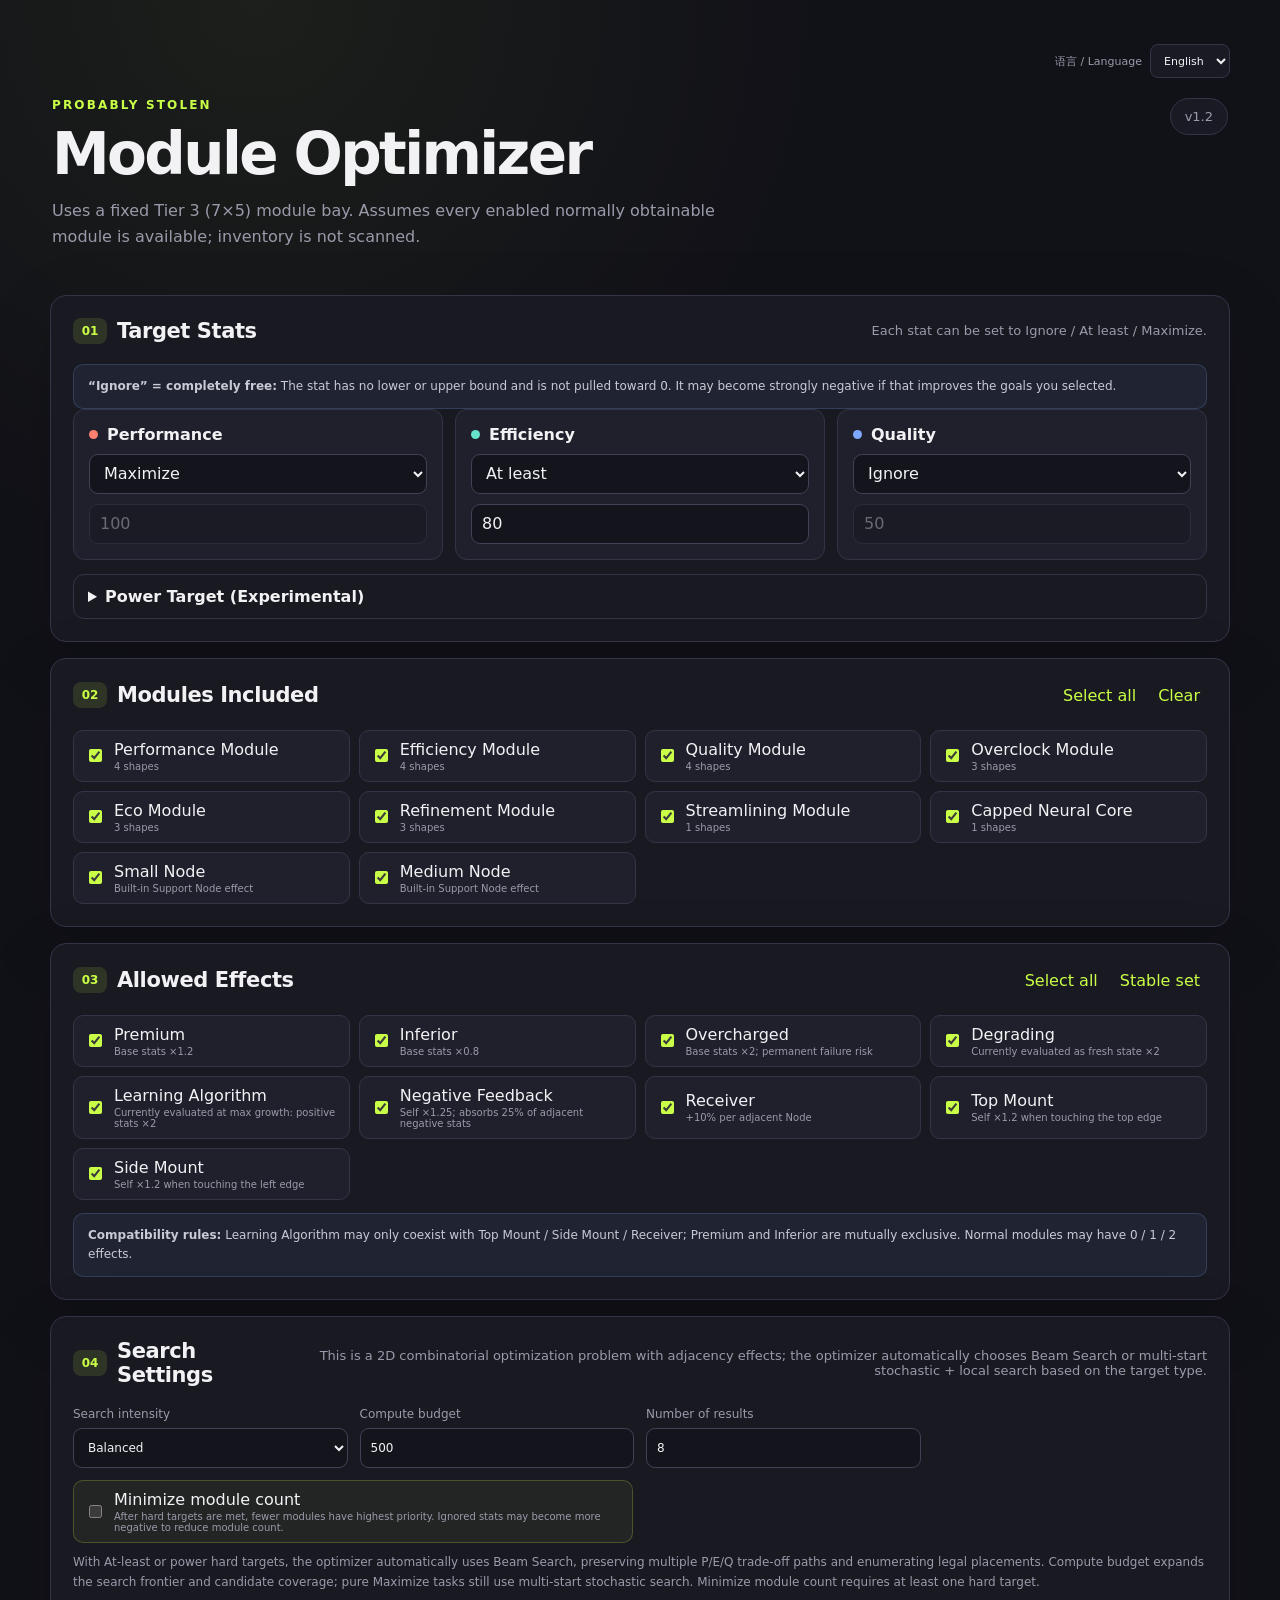
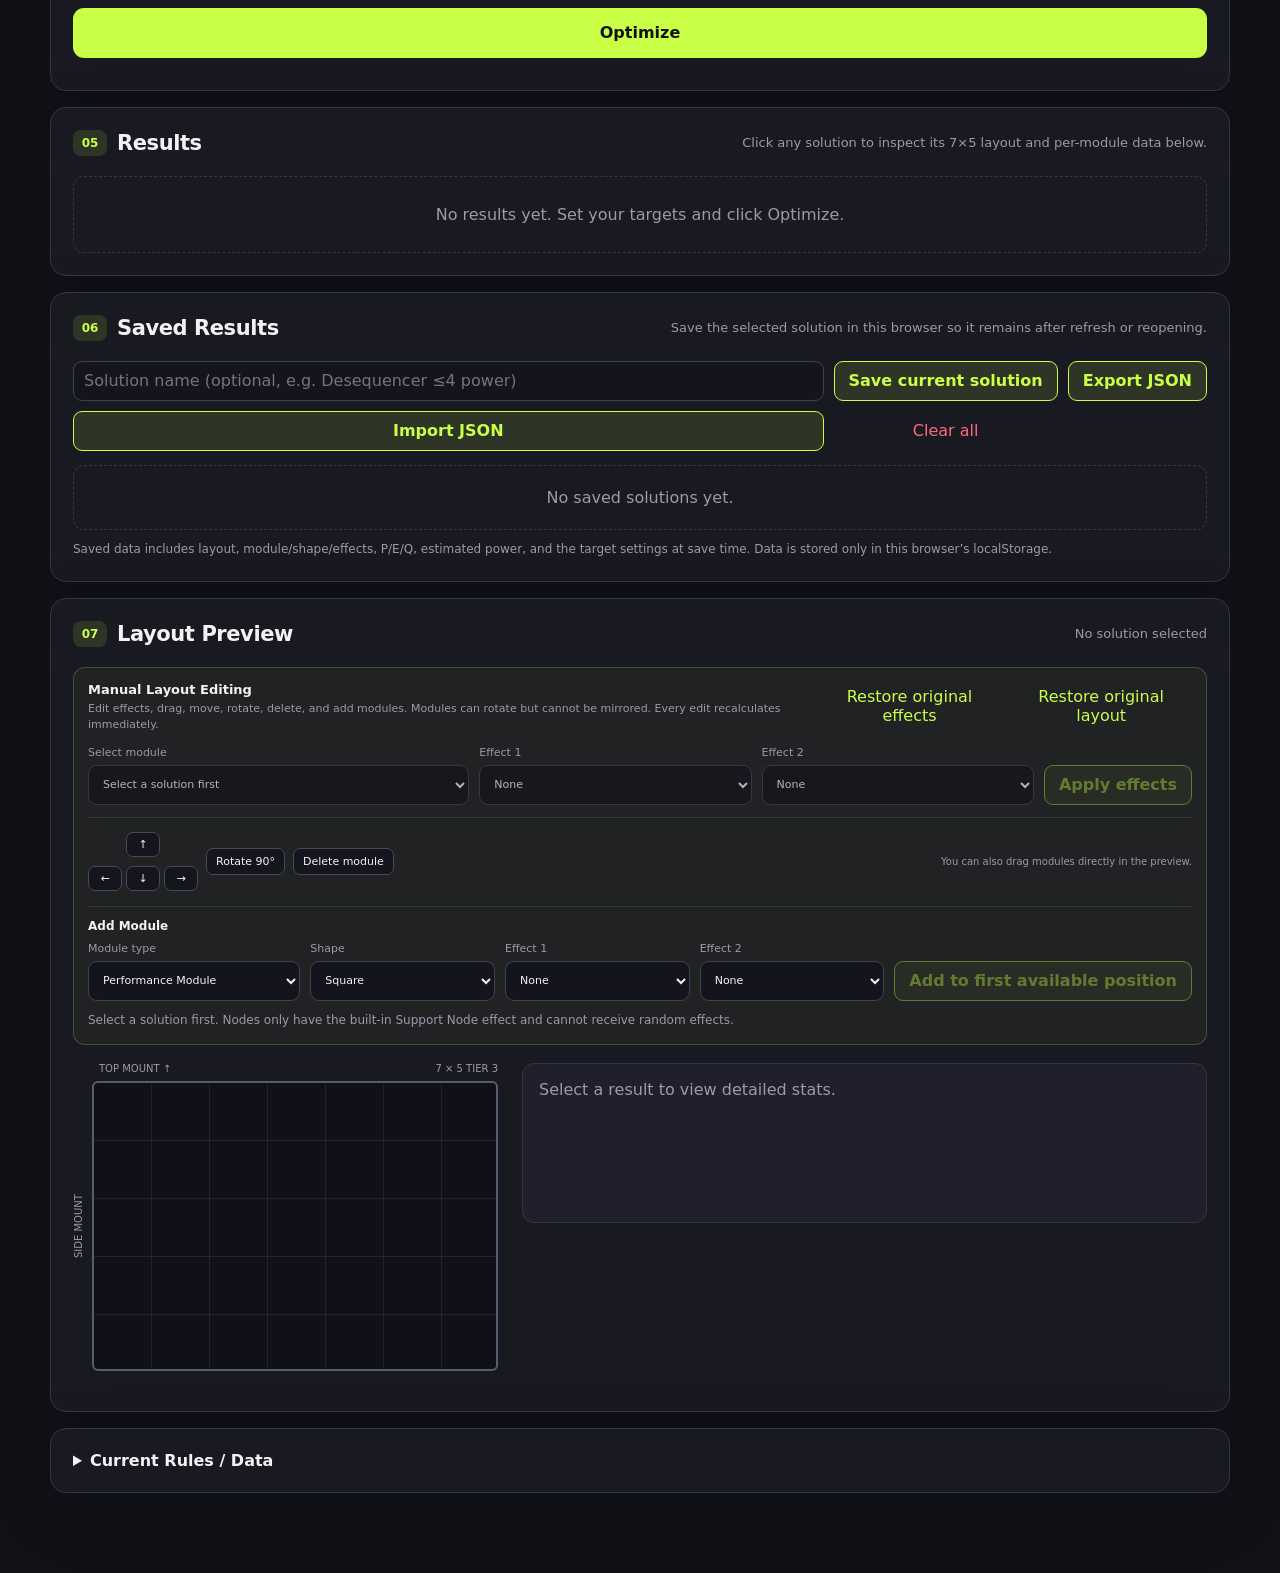
==== index-en.html @ 7b5e3eab "v1.2 — 修复进度 + 中英文切换" ====
<!doctype html>
<html lang="en">
<head>
  <meta charset="utf-8" />
  <meta name="viewport" content="width=device-width, initial-scale=1" />
  <title>Probably Stolen — Module Optimizer</title>
  <link rel="stylesheet" href="styles.css" />
</head>
<body>
  <main class="app-shell">

    <div class="language-bar">
      <label for="languageSelect">语言 / Language</label>
      <select id="languageSelect" class="language-select">
        <option value="zh">中文</option>
        <option value="en" selected>English</option>
      </select>
    </div>
    <header class="hero">
      <div>
        <p class="eyebrow">PROBABLY STOLEN</p>
        <h1>Module Optimizer</h1>
        <p class="hero-copy">
          Uses a fixed Tier 3 (7×5) module bay. Assumes every enabled normally obtainable module is available; inventory is not scanned.
        </p>
      </div>
      <div class="hero-badge">v1.2</div>
    </header>

    <section class="panel">
      <div class="panel-heading">
        <div>
          <span class="step">01</span>
          <h2>Target Stats</h2>
        </div>
        <p>Each stat can be set to Ignore / At least / Maximize.</p>
      </div>

      <div class="rule-note free-axis-note">
        <strong>“Ignore” = completely free:</strong>
        The stat has no lower or upper bound and is not pulled toward 0. It may become strongly negative if that improves the goals you selected.
      </div>

      <div class="target-grid">
        <div class="target-card">
          <div class="metric-title"><span class="metric-dot metric-p"></span>Performance</div>
          <select id="pMode" class="control mode-select">
            <option value="ignore">Ignore</option>
            <option value="min">At least</option>
            <option value="max" selected>Maximize</option>
          </select>
          <input id="pTarget" class="control number-control" type="number" value="100" step="1" />
        </div>

        <div class="target-card">
          <div class="metric-title"><span class="metric-dot metric-e"></span>Efficiency</div>
          <select id="eMode" class="control mode-select">
            <option value="ignore">Ignore</option>
            <option value="min" selected>At least</option>
            <option value="max">Maximize</option>
          </select>
          <input id="eTarget" class="control number-control" type="number" value="80" step="1" />
        </div>

        <div class="target-card">
          <div class="metric-title"><span class="metric-dot metric-q"></span>Quality</div>
          <select id="qMode" class="control mode-select">
            <option value="ignore" selected>Ignore</option>
            <option value="min">At least</option>
            <option value="max">Maximize</option>
          </select>
          <input id="qTarget" class="control number-control" type="number" value="50" step="1" />
        </div>
      </div>

      <details class="advanced">
        <summary>Power Target (Experimental)</summary>
        <div class="power-grid">
          <label>
            <span>Base machine power</span>
            <input id="basePower" class="control number-control" type="number" min="0" value="20" step="1" />
          </label>
          <label>
            <span>Target power ≤</span>
            <input id="powerTarget" class="control number-control" type="number" min="0" value="4" step="1" />
          </label>
          <label class="check-row compact">
            <input id="usePowerTarget" type="checkbox" />
            <span>Use power as a hard target</span>
          </label>
          <label>
            <span>Rounding method</span>
            <select id="powerRounding" class="control">
              <option value="ceil" selected>Ceiling (default)</option>
              <option value="round">Round</option>
              <option value="floor">Floor</option>
            </select>
          </label>
        </div>
        <p class="microcopy">
          Current formula: base power × (1 − Efficiency / 100). Because the game’s final rounding behavior may vary by version, you can choose the rounding method manually.
        </p>
      </details>
    </section>

    <section class="panel">
      <div class="panel-heading">
        <div>
          <span class="step">02</span>
          <h2>Modules Included</h2>
        </div>
        <div class="inline-actions">
          <button id="allModules" class="text-button" type="button">Select all</button>
          <button id="noModules" class="text-button" type="button">Clear</button>
        </div>
      </div>
      <div id="moduleChecks" class="check-grid"></div>
    </section>

    <section class="panel">
      <div class="panel-heading">
        <div>
          <span class="step">03</span>
          <h2>Allowed Effects</h2>
        </div>
        <div class="inline-actions">
          <button id="allEffects" class="text-button" type="button">Select all</button>
          <button id="safeEffects" class="text-button" type="button">Stable set</button>
        </div>
      </div>
      <div id="effectChecks" class="check-grid"></div>
      <div class="rule-note">
        <strong>Compatibility rules:</strong>
        Learning Algorithm may only coexist with Top Mount / Side Mount / Receiver; Premium and Inferior are mutually exclusive. Normal modules may have 0 / 1 / 2 effects.
      </div>
    </section>

    <section class="panel">
      <div class="panel-heading">
        <div>
          <span class="step">04</span>
          <h2>Search Settings</h2>
        </div>
        <p>This is a 2D combinatorial optimization problem with adjacency effects; the optimizer automatically chooses Beam Search or multi-start stochastic + local search based on the target type.</p>
      </div>

      <div class="search-settings">
        <label>
          <span>Search intensity</span>
          <select id="searchQuality" class="control">
            <option value="fast">Fast</option>
            <option value="balanced" selected>Balanced</option>
            <option value="deep">Deep</option>
          </select>
        </label>
        <label>
          <span>Compute budget</span>
          <input id="computeCount" class="control number-control" type="number"
                 value="500" min="20" max="10000" step="20" />
        </label>
        <label>
          <span>Number of results</span>
          <input id="resultCount" class="control number-control" type="number" value="8" min="1" max="20" />
        </label>
      </div>

      <label class="check-row minimize-option">
        <input id="minimizeModules" type="checkbox" />
        <span>
          Minimize module count
          <small class="check-meta">
            After hard targets are met, fewer modules have highest priority. Ignored stats may become more negative to reduce module count.
          </small>
        </span>
      </label>

      <p class="microcopy">
        With At-least or power hard targets, the optimizer automatically uses Beam Search, preserving multiple P/E/Q trade-off paths and enumerating legal placements.
        Compute budget expands the search frontier and candidate coverage; pure Maximize tasks still use multi-start stochastic search.
        Minimize module count requires at least one hard target.
      </p>

      <button id="optimizeBtn" class="primary-button" type="button">
        Optimize
      </button>

      <div id="progressWrap" class="progress-wrap hidden">
        <div class="progress-line">
          <span id="progressLabel">Preparing search…</span>
          <span id="progressPct">0%</span>
        </div>
        <div class="progress-track"><div id="progressBar" class="progress-bar"></div></div>
      </div>
      <p id="statusText" class="status-text"></p>
    </section>

    <section class="panel results-panel">
      <div class="panel-heading">
        <div>
          <span class="step">05</span>
          <h2>Results</h2>
        </div>
        <p>Click any solution to inspect its 7×5 layout and per-module data below.</p>
      </div>
      <div id="resultsList" class="results-list empty-state">
        No results yet. Set your targets and click Optimize.
      </div>
    </section>


    <section class="panel saved-panel">
      <div class="panel-heading">
        <div>
          <span class="step">06</span>
          <h2>Saved Results</h2>
        </div>
        <p>Save the selected solution in this browser so it remains after refresh or reopening.</p>
      </div>

      <div class="save-toolbar">
        <input id="saveName" class="control" type="text" maxlength="60"
               placeholder="Solution name (optional, e.g. Desequencer ≤4 power)" />
        <button id="saveCurrentBtn" class="secondary-button" type="button">Save current solution</button>
        <button id="exportSavedBtn" class="secondary-button" type="button">Export JSON</button>
        <label class="secondary-button import-button" for="importSavedFile">Import JSON</label>
        <input id="importSavedFile" type="file" accept=".json,application/json" hidden />
        <button id="clearSavedBtn" class="text-button danger-text" type="button">Clear all</button>
      </div>

      <div id="savedList" class="saved-list empty-state">No saved solutions yet.</div>
      <p class="microcopy">
        Saved data includes layout, module/shape/effects, P/E/Q, estimated power, and the target settings at save time. Data is stored only in this browser’s localStorage.
      </p>
    </section>

    <section class="panel preview-panel">
      <div class="panel-heading">
        <div>
          <span class="step">07</span>
          <h2>Layout Preview</h2>
        </div>
        <p id="previewTitle">No solution selected</p>
      </div>


      <div class="manual-editor">
        <div class="manual-editor-head">
          <div>
            <strong>Manual Layout Editing</strong>
            <span>Edit effects, drag, move, rotate, delete, and add modules. Modules can rotate but cannot be mirrored. Every edit recalculates immediately.</span>
          </div>
          <div class="inline-actions">
            <button id="restoreManualBtn" class="text-button" type="button">Restore original effects</button>
            <button id="restoreLayoutBtn" class="text-button" type="button">Restore original layout</button>
          </div>
        </div>

        <div class="manual-editor-grid">
          <label>
            <span>Select module</span>
            <select id="manualModuleSelect" class="control"></select>
          </label>
          <label>
            <span>Effect 1</span>
            <select id="manualEffect1" class="control"></select>
          </label>
          <label>
            <span>Effect 2</span>
            <select id="manualEffect2" class="control"></select>
          </label>
          <button id="applyManualEffectsBtn" class="secondary-button" type="button">Apply effects</button>
        </div>

        <div class="layout-controls">
          <div class="move-pad" aria-label="Move module">
            <span></span>
            <button id="moveUpBtn" class="mini-button" type="button">↑</button>
            <span></span>
            <button id="moveLeftBtn" class="mini-button" type="button">←</button>
            <button id="moveDownBtn" class="mini-button" type="button">↓</button>
            <button id="moveRightBtn" class="mini-button" type="button">→</button>
          </div>
          <button id="rotateBtn" class="mini-button" type="button">Rotate 90°</button>
          <button id="deleteModuleBtn" class="mini-button danger" type="button">Delete module</button>
          <span class="drag-hint">You can also drag modules directly in the preview.</span>
        </div>

        <div class="add-module-panel">
          <strong>Add Module</strong>
          <div class="add-module-grid">
            <label>
              <span>Module type</span>
              <select id="addModuleType" class="control"></select>
            </label>
            <label>
              <span>Shape</span>
              <select id="addModuleShape" class="control"></select>
            </label>
            <label>
              <span>Effect 1</span>
              <select id="addEffect1" class="control"></select>
            </label>
            <label>
              <span>Effect 2</span>
              <select id="addEffect2" class="control"></select>
            </label>
            <button id="addModuleBtn" class="secondary-button" type="button">Add to first available position</button>
          </div>
        </div>

        <p id="manualEditorHint" class="microcopy">
          Nodes only have the built-in Support Node effect. Moves or rotations that overlap or go out of bounds are cancelled. Reverse-L / P shapes preserve handedness and are never mirrored.
        </p>
      </div>

      <div class="preview-layout">
        <div>
          <div class="board-labels">
            <span>TOP MOUNT ↑</span>
            <span>7 × 5 TIER 3</span>
          </div>
          <div class="board-with-side">
            <div class="side-label">SIDE MOUNT</div>
            <div id="board" class="board"></div>
          </div>
        </div>
        <div id="solutionSummary" class="solution-summary">
          Select a result to view detailed stats.
        </div>
      </div>

      <div id="moduleDetail" class="module-detail"></div>
    </section>

    <details class="panel rules-panel">
      <summary>Current Rules / Data</summary>
      <div id="rulesDump" class="rules-dump"></div>
    </details>
  </main>

  <script src="data.js"></script>
  <script src="optimizer.js"></script>
  <script src="app.js"></script>
</body>
</html>
---- styles.css ----
:root {
  --bg: #111118;
  --panel: #1a1a24;
  --panel-2: #20202c;
  --line: #343447;
  --text: #f2f2f5;
  --muted: #9a9aaa;
  --accent: #c9ff46;
  --accent-soft: rgba(201, 255, 70, 0.12);
  --danger: #ff6b7d;
  --warn: #ffc65c;
  --p: #ff806f;
  --e: #65e4cb;
  --q: #7ea8ff;
  --radius: 16px;
  --cell: 58px;
}

* { box-sizing: border-box; }

html { color-scheme: dark; }

body {
  margin: 0;
  background:
    radial-gradient(circle at 20% 0%, rgba(201,255,70,.06), transparent 36rem),
    var(--bg);
  color: var(--text);
  font-family: Inter, ui-sans-serif, system-ui, -apple-system, BlinkMacSystemFont, "Segoe UI",
    "PingFang SC", "Microsoft YaHei", sans-serif;
}

button, input, select { font: inherit; }

.app-shell {
  width: min(1180px, calc(100% - 32px));
  margin: 0 auto;
  padding: 44px 0 80px;
}

.hero {
  display: flex;
  justify-content: space-between;
  gap: 24px;
  align-items: flex-start;
  padding: 8px 2px 28px;
}

.eyebrow {
  margin: 0 0 8px;
  color: var(--accent);
  font-size: 12px;
  font-weight: 800;
  letter-spacing: .18em;
}

h1, h2, p { margin-top: 0; }
h1 { margin-bottom: 10px; font-size: clamp(34px, 5vw, 58px); letter-spacing: -.045em; }
h2 { margin: 0; font-size: 21px; letter-spacing: -.02em; }
.hero-copy { margin: 0; max-width: 700px; color: var(--muted); line-height: 1.65; }

.hero-badge {
  border: 1px solid var(--line);
  background: var(--panel);
  border-radius: 999px;
  padding: 10px 14px;
  color: var(--muted);
  font-size: 13px;
}

.panel {
  margin-top: 16px;
  border: 1px solid var(--line);
  background: rgba(26, 26, 36, .94);
  border-radius: var(--radius);
  padding: 22px;
  box-shadow: 0 20px 70px rgba(0,0,0,.14);
}

.panel-heading {
  display: flex;
  justify-content: space-between;
  align-items: center;
  gap: 16px;
  margin-bottom: 20px;
}

.panel-heading > div:first-child {
  display: flex;
  gap: 10px;
  align-items: center;
}

.panel-heading p { margin: 0; color: var(--muted); font-size: 13px; text-align: right; }

.step {
  display: inline-flex;
  min-width: 34px;
  height: 26px;
  align-items: center;
  justify-content: center;
  border-radius: 8px;
  background: var(--accent-soft);
  color: var(--accent);
  font-weight: 800;
  font-size: 12px;
}

.target-grid {
  display: grid;
  grid-template-columns: repeat(3, 1fr);
  gap: 12px;
}

.target-card {
  display: grid;
  grid-template-columns: 1fr;
  gap: 10px;
  border: 1px solid var(--line);
  background: var(--panel-2);
  border-radius: 12px;
  padding: 15px;
}

.metric-title { display: flex; align-items: center; gap: 9px; font-weight: 700; }
.metric-dot { width: 9px; height: 9px; border-radius: 50%; }
.metric-p { background: var(--p); }
.metric-e { background: var(--e); }
.metric-q { background: var(--q); }

.control {
  width: 100%;
  border: 1px solid #414156;
  border-radius: 9px;
  background: #14141d;
  color: var(--text);
  min-height: 40px;
  padding: 8px 10px;
  outline: none;
}

.control:focus { border-color: var(--accent); box-shadow: 0 0 0 3px rgba(201,255,70,.08); }
.number-control:disabled { opacity: .35; }

.advanced {
  margin-top: 14px;
  border: 1px solid var(--line);
  border-radius: 11px;
  padding: 12px 14px;
}

.advanced summary,
.rules-panel > summary {
  cursor: pointer;
  font-weight: 700;
}

.power-grid,
.search-settings {
  display: grid;
  grid-template-columns: repeat(4, minmax(0,1fr));
  gap: 12px;
  margin-top: 14px;
}

.power-grid label,
.search-settings label { display: grid; gap: 7px; color: var(--muted); font-size: 12px; }
.microcopy, .status-text { color: var(--muted); font-size: 12px; line-height: 1.6; margin: 10px 0 0; }

.check-grid {
  display: grid;
  grid-template-columns: repeat(4, minmax(0, 1fr));
  gap: 9px;
}

.check-row {
  display: flex;
  gap: 9px;
  align-items: center;
  min-height: 42px;
  padding: 9px 11px;
  border: 1px solid var(--line);
  border-radius: 10px;
  background: var(--panel-2);
  cursor: pointer;
  user-select: none;
}

.check-row.compact { min-height: 40px; align-self: end; }
.check-row input { accent-color: var(--accent); }
.check-meta { display: block; color: var(--muted); font-size: 10px; margin-top: 2px; }

.inline-actions { display: flex !important; gap: 8px !important; }
.text-button {
  border: 0;
  background: transparent;
  color: var(--accent);
  cursor: pointer;
  padding: 5px 7px;
}
.text-button:hover { text-decoration: underline; }

.rule-note {
  margin-top: 13px;
  padding: 12px 14px;
  background: rgba(126,168,255,.07);
  border: 1px solid rgba(126,168,255,.2);
  border-radius: 10px;
  color: #c8cad6;
  font-size: 12px;
  line-height: 1.6;
}

.primary-button {
  width: 100%;
  margin-top: 16px;
  border: 0;
  border-radius: 11px;
  min-height: 50px;
  background: var(--accent);
  color: #10120d;
  font-weight: 900;
  cursor: pointer;
}
.primary-button:hover { filter: brightness(1.04); }
.primary-button:disabled { opacity: .5; cursor: progress; }

.progress-wrap { margin-top: 15px; }
.progress-wrap.hidden { display: none; }
.progress-line { display: flex; justify-content: space-between; color: var(--muted); font-size: 12px; margin-bottom: 7px; }
.progress-track { height: 7px; border-radius: 99px; background: #101018; overflow: hidden; }
.progress-bar { height: 100%; width: 0%; background: var(--accent); transition: width .15s ease; }

.results-list { display: grid; grid-template-columns: repeat(2, 1fr); gap: 10px; }
.results-list.empty-state {
  display: block;
  border: 1px dashed var(--line);
  border-radius: 11px;
  padding: 28px;
  text-align: center;
  color: var(--muted);
}

.result-card {
  text-align: left;
  border: 1px solid var(--line);
  background: var(--panel-2);
  color: var(--text);
  border-radius: 12px;
  padding: 15px;
  cursor: pointer;
}
.result-card:hover, .result-card.active { border-color: var(--accent); }
.result-top { display: flex; justify-content: space-between; gap: 10px; align-items: center; margin-bottom: 12px; }
.result-rank { font-weight: 900; }
.feasible { color: var(--accent); font-size: 11px; }
.infeasible { color: var(--warn); font-size: 11px; }
.stat-row { display: grid; grid-template-columns: repeat(4, 1fr); gap: 8px; }
.stat-chip { padding: 8px; border-radius: 8px; background: #15151e; }
.stat-chip span { display: block; color: var(--muted); font-size: 9px; text-transform: uppercase; letter-spacing: .08em; }
.stat-chip strong { display: block; margin-top: 2px; font-size: 15px; }
.result-foot { display: flex; gap: 9px; flex-wrap: wrap; color: var(--muted); font-size: 10px; margin-top: 10px; }

.preview-layout {
  display: grid;
  grid-template-columns: auto minmax(260px, 1fr);
  gap: 24px;
  align-items: start;
}

.board-labels {
  display: flex;
  justify-content: space-between;
  color: var(--muted);
  font-size: 10px;
  margin: 0 0 7px 26px;
}

.board-with-side { display: flex; gap: 8px; align-items: stretch; }
.side-label {
  writing-mode: vertical-rl;
  transform: rotate(180deg);
  color: var(--muted);
  font-size: 10px;
  display: flex;
  justify-content: center;
}

.board {
  position: relative;
  display: grid;
  grid-template-columns: repeat(7, var(--cell));
  grid-template-rows: repeat(5, var(--cell));
  width: calc(var(--cell) * 7);
  height: calc(var(--cell) * 5);
  border: 2px solid #5a5a70;
  background: #101018;
  border-radius: 6px;
  overflow: hidden;
}

.board::after {
  content: "";
  position: absolute;
  inset: 0;
  pointer-events: none;
  background-image:
    linear-gradient(to right, transparent calc(100% - 1px), rgba(255,255,255,.075) 0),
    linear-gradient(to bottom, transparent calc(100% - 1px), rgba(255,255,255,.075) 0);
  background-size: var(--cell) var(--cell);
}

.module-piece {
  position: absolute;
  inset: 0;
  pointer-events: none;
}

.module-cell {
  position: absolute;
  width: calc(var(--cell) - 4px);
  height: calc(var(--cell) - 4px);
  margin: 2px;
  border-radius: 8px;
  border: 1px solid rgba(255,255,255,.20);
  display: grid;
  place-items: center;
  text-align: center;
  font-size: 9px;
  font-weight: 900;
  color: rgba(255,255,255,.92);
  box-shadow: inset 0 0 0 1px rgba(0,0,0,.18);
}

.module-cell small {
  display: block;
  font-size: 7px;
  font-weight: 600;
  opacity: .7;
}

.module-performance .module-cell { background: #8e3d39; }
.module-efficiency .module-cell { background: #236f67; }
.module-quality .module-cell { background: #355a9d; }
.module-overclock .module-cell { background: #914a23; }
.module-eco .module-cell { background: #42712e; }
.module-refinement .module-cell { background: #654492; }
.module-streamlining .module-cell { background: #3b6878; }
.module-neural .module-cell { background: #7d354f; }
.module-nodeSmall .module-cell, .module-nodeMedium .module-cell { background: #8a7b34; }

.solution-summary {
  border: 1px solid var(--line);
  border-radius: 12px;
  background: var(--panel-2);
  padding: 16px;
  color: var(--muted);
  min-height: 160px;
}

.big-stats { display: grid; grid-template-columns: repeat(3,1fr); gap: 8px; }
.big-stat { background: #15151e; border-radius: 9px; padding: 11px; }
.big-stat span { color: var(--muted); font-size: 10px; }
.big-stat strong { display: block; font-size: 24px; margin-top: 3px; }
.summary-list { margin-top: 14px; display: grid; gap: 8px; font-size: 12px; }
.summary-line { display: flex; justify-content: space-between; gap: 14px; }

.module-detail { margin-top: 18px; overflow-x: auto; }
.module-table { width: 100%; border-collapse: collapse; font-size: 12px; }
.module-table th, .module-table td { border-bottom: 1px solid var(--line); padding: 9px 8px; text-align: left; white-space: nowrap; }
.module-table th { color: var(--muted); font-weight: 600; }
.effect-tag {
  display: inline-block;
  border: 1px solid #48485d;
  padding: 2px 5px;
  margin: 1px 2px 1px 0;
  border-radius: 5px;
  font-size: 9px;
  color: #c8cad6;
}

.rules-dump { margin-top: 16px; color: #c8cad6; font-size: 12px; line-height: 1.65; }
.rules-dump table { width: 100%; border-collapse: collapse; margin-top: 10px; }
.rules-dump th, .rules-dump td { border-bottom: 1px solid var(--line); padding: 7px; text-align: left; }

@media (max-width: 900px) {
  .target-grid, .check-grid { grid-template-columns: repeat(2, 1fr); }
  .power-grid, .search-settings { grid-template-columns: repeat(2, 1fr); }
  .preview-layout { grid-template-columns: 1fr; }
  :root { --cell: 48px; }
}

@media (max-width: 600px) {
  .app-shell { width: min(100% - 18px, 1180px); padding-top: 20px; }
  .hero { flex-direction: column; }
  .panel { padding: 15px; }
  .panel-heading { align-items: flex-start; flex-direction: column; }
  .panel-heading p { text-align: left; }
  .target-grid, .check-grid, .power-grid, .search-settings, .results-list { grid-template-columns: 1fr; }
  :root { --cell: min(12vw, 44px); }
}


.save-toolbar {
  display:grid;
  grid-template-columns:minmax(220px,1fr) auto auto;
  gap:10px;
  align-items:center;
}
.secondary-button {
  min-height:40px;
  border:1px solid var(--accent);
  border-radius:9px;
  background:var(--accent-soft);
  color:var(--accent);
  padding:8px 14px;
  font-weight:800;
  cursor:pointer;
}
.secondary-button:hover { background:rgba(201,255,70,.18); }
.secondary-button:disabled { opacity:.4; cursor:not-allowed; }
.danger-text { color:var(--danger); }

.saved-list {
  display:grid;
  gap:9px;
  margin-top:14px;
}
.saved-list.empty-state {
  border:1px dashed var(--line);
  border-radius:11px;
  padding:22px;
  text-align:center;
  color:var(--muted);
}
.saved-card {
  display:grid;
  grid-template-columns:minmax(180px,1.3fr) minmax(240px,1fr) auto;
  gap:14px;
  align-items:center;
  border:1px solid var(--line);
  background:var(--panel-2);
  border-radius:11px;
  padding:12px 13px;
}
.saved-title { font-weight:800; margin-bottom:4px; }
.saved-meta { color:var(--muted); font-size:10px; line-height:1.45; }
.saved-stats { display:flex; gap:7px; flex-wrap:wrap; }
.saved-stat {
  min-width:54px;
  padding:6px 8px;
  border-radius:7px;
  background:#15151e;
  text-align:center;
}
.saved-stat span {
  display:block;
  color:var(--muted);
  font-size:8px;
  letter-spacing:.08em;
}
.saved-stat strong { display:block; margin-top:1px; font-size:13px; }
.saved-actions {
  display:flex;
  gap:6px;
  flex-wrap:wrap;
  justify-content:flex-end;
}
.mini-button {
  border:1px solid #48485d;
  border-radius:7px;
  background:#15151e;
  color:var(--text);
  padding:6px 9px;
  cursor:pointer;
  font-size:11px;
}
.mini-button:hover { border-color:var(--accent); }
.mini-button.danger:hover { border-color:var(--danger); color:var(--danger); }

@media (max-width:760px) {
  .save-toolbar { grid-template-columns:1fr; }
  .saved-card { grid-template-columns:1fr; }
  .saved-actions { justify-content:flex-start; }
}

.import-button {
  display:flex;
  align-items:center;
  justify-content:center;
  user-select:none;
}


.manual-editor {
  margin: 0 0 18px;
  border: 1px solid rgba(201,255,70,.22);
  background: rgba(201,255,70,.045);
  border-radius: 12px;
  padding: 14px;
}

.manual-editor-head {
  display: flex;
  justify-content: space-between;
  align-items: flex-start;
  gap: 12px;
  margin-bottom: 12px;
}

.manual-editor-head > div {
  display: grid;
  gap: 4px;
}

.manual-editor-head strong {
  font-size: 13px;
}

.manual-editor-head span {
  color: var(--muted);
  font-size: 11px;
  line-height: 1.5;
}

.manual-editor-grid {
  display: grid;
  grid-template-columns: minmax(180px, 1.4fr) minmax(150px, 1fr) minmax(150px, 1fr) auto;
  gap: 10px;
  align-items: end;
}

.manual-editor-grid label {
  display: grid;
  gap: 6px;
  color: var(--muted);
  font-size: 11px;
}

.manual-editor.disabled {
  opacity: .55;
}

@media (max-width: 900px) {
  .manual-editor-grid {
    grid-template-columns: 1fr 1fr;
  }
}

@media (max-width: 600px) {
  .manual-editor-head {
    flex-direction: column;
  }
  .manual-editor-grid {
    grid-template-columns: 1fr;
  }
}


.layout-controls {
  display:flex;
  align-items:center;
  gap:8px;
  flex-wrap:wrap;
  margin-top:12px;
  padding-top:12px;
  border-top:1px solid rgba(201,255,70,.12);
}

.move-pad {
  display:grid;
  grid-template-columns:repeat(3,34px);
  grid-template-rows:repeat(2,30px);
  gap:4px;
  align-items:center;
}

.move-pad .mini-button {
  min-width:34px;
  padding:5px 7px;
}

.drag-hint {
  color:var(--muted);
  font-size:10px;
  margin-left:auto;
}

.add-module-panel {
  margin-top:12px;
  padding-top:12px;
  border-top:1px solid rgba(201,255,70,.12);
}

.add-module-panel > strong {
  display:block;
  margin-bottom:9px;
  font-size:12px;
}

.add-module-grid {
  display:grid;
  grid-template-columns:1.15fr 1fr 1fr 1fr auto;
  gap:10px;
  align-items:end;
}

.add-module-grid label {
  display:grid;
  gap:6px;
  color:var(--muted);
  font-size:11px;
}

.module-cell {
  pointer-events:auto;
  cursor:grab;
}

.module-cell:active { cursor:grabbing; }

.module-piece.selected .module-cell {
  outline:2px solid var(--accent);
  outline-offset:-3px;
}

.board.dragging .module-cell {
  cursor:grabbing;
}

@media (max-width:1000px) {
  .add-module-grid { grid-template-columns:1fr 1fr; }
  .drag-hint { width:100%; margin-left:0; }
}

@media (max-width:600px) {
  .add-module-grid { grid-template-columns:1fr; }
}

.minimize-option {
  margin-top:12px;
  max-width:560px;
  background:rgba(201,255,70,.055);
  border-color:rgba(201,255,70,.22);
}


.language-bar {
  display:flex;
  justify-content:flex-end;
  align-items:center;
  gap:8px;
  margin-bottom:12px;
  color:var(--muted);
  font-size:11px;
}

.language-select {
  min-height:34px;
  border:1px solid var(--line);
  border-radius:8px;
  background:var(--panel);
  color:var(--text);
  padding:5px 9px;
  outline:none;
}

.language-select:focus {
  border-color:var(--accent);
  box-shadow:0 0 0 3px rgba(201,255,70,.08);
}
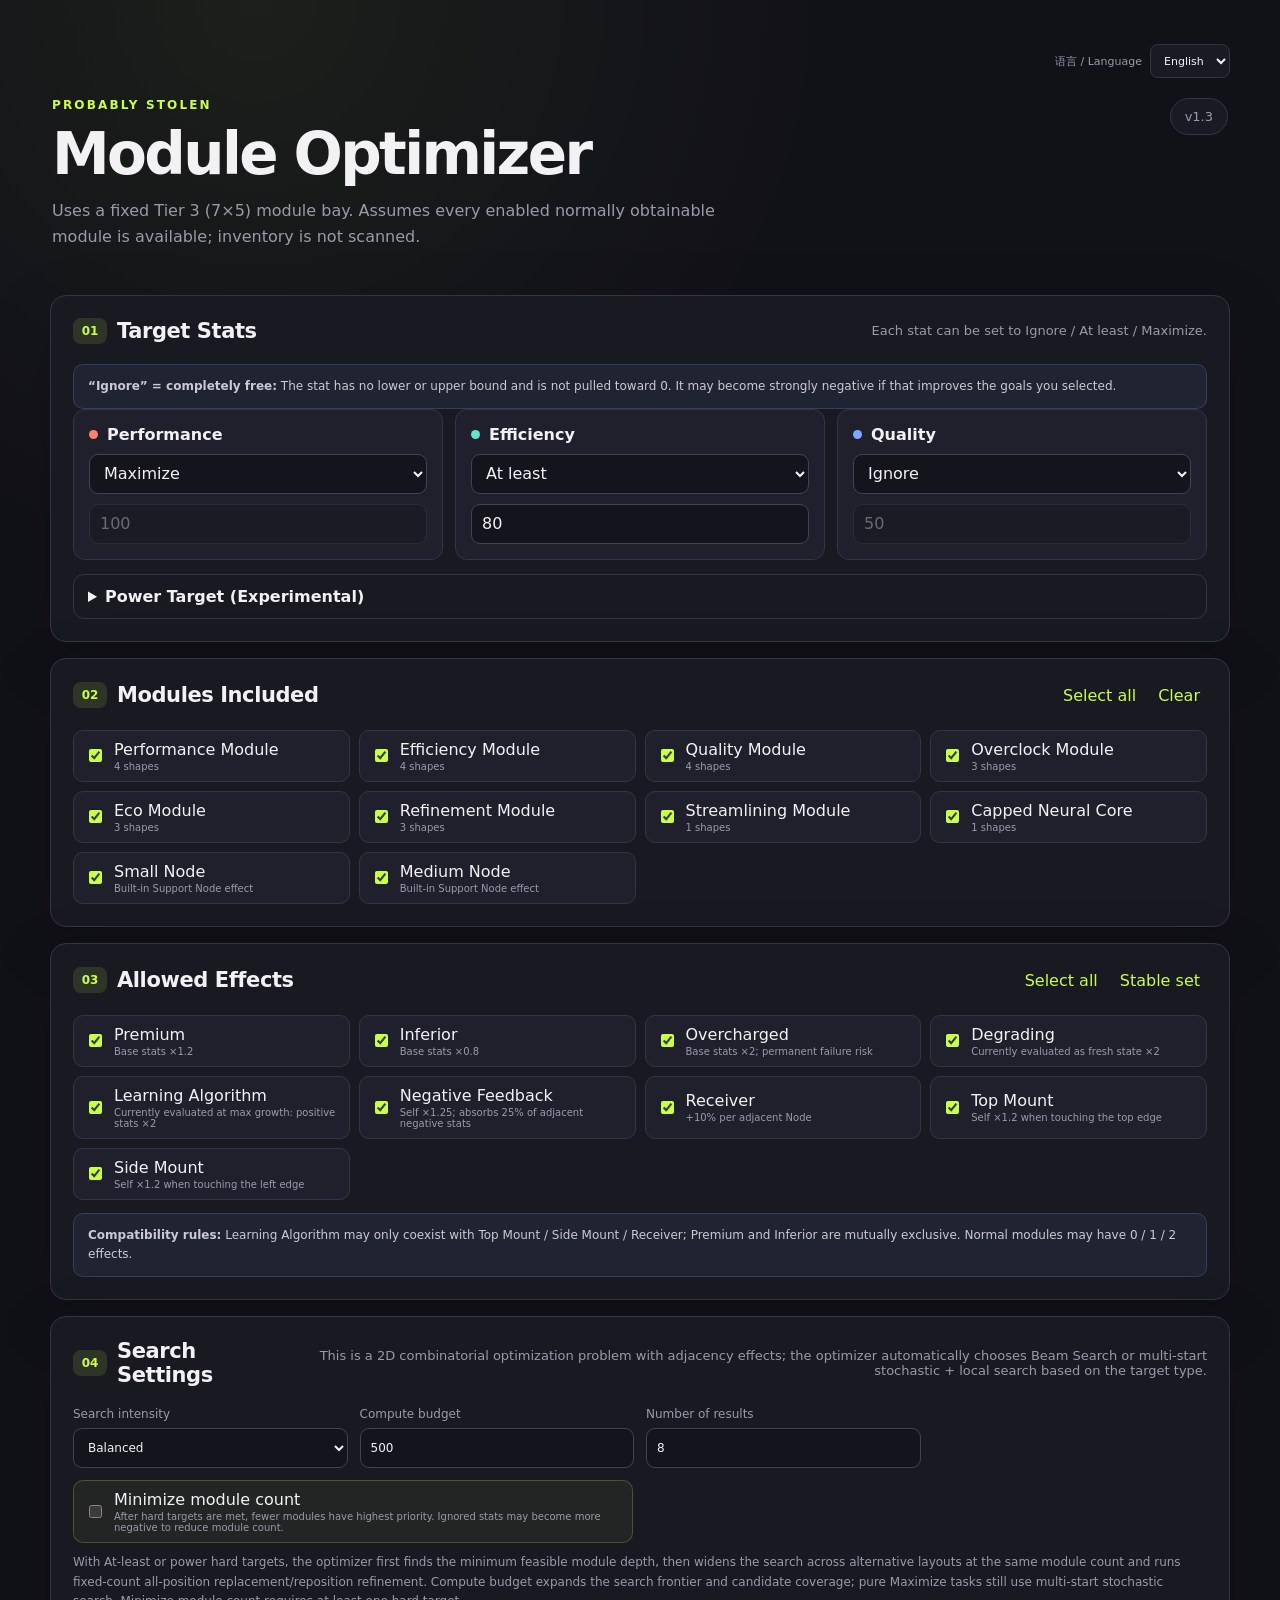
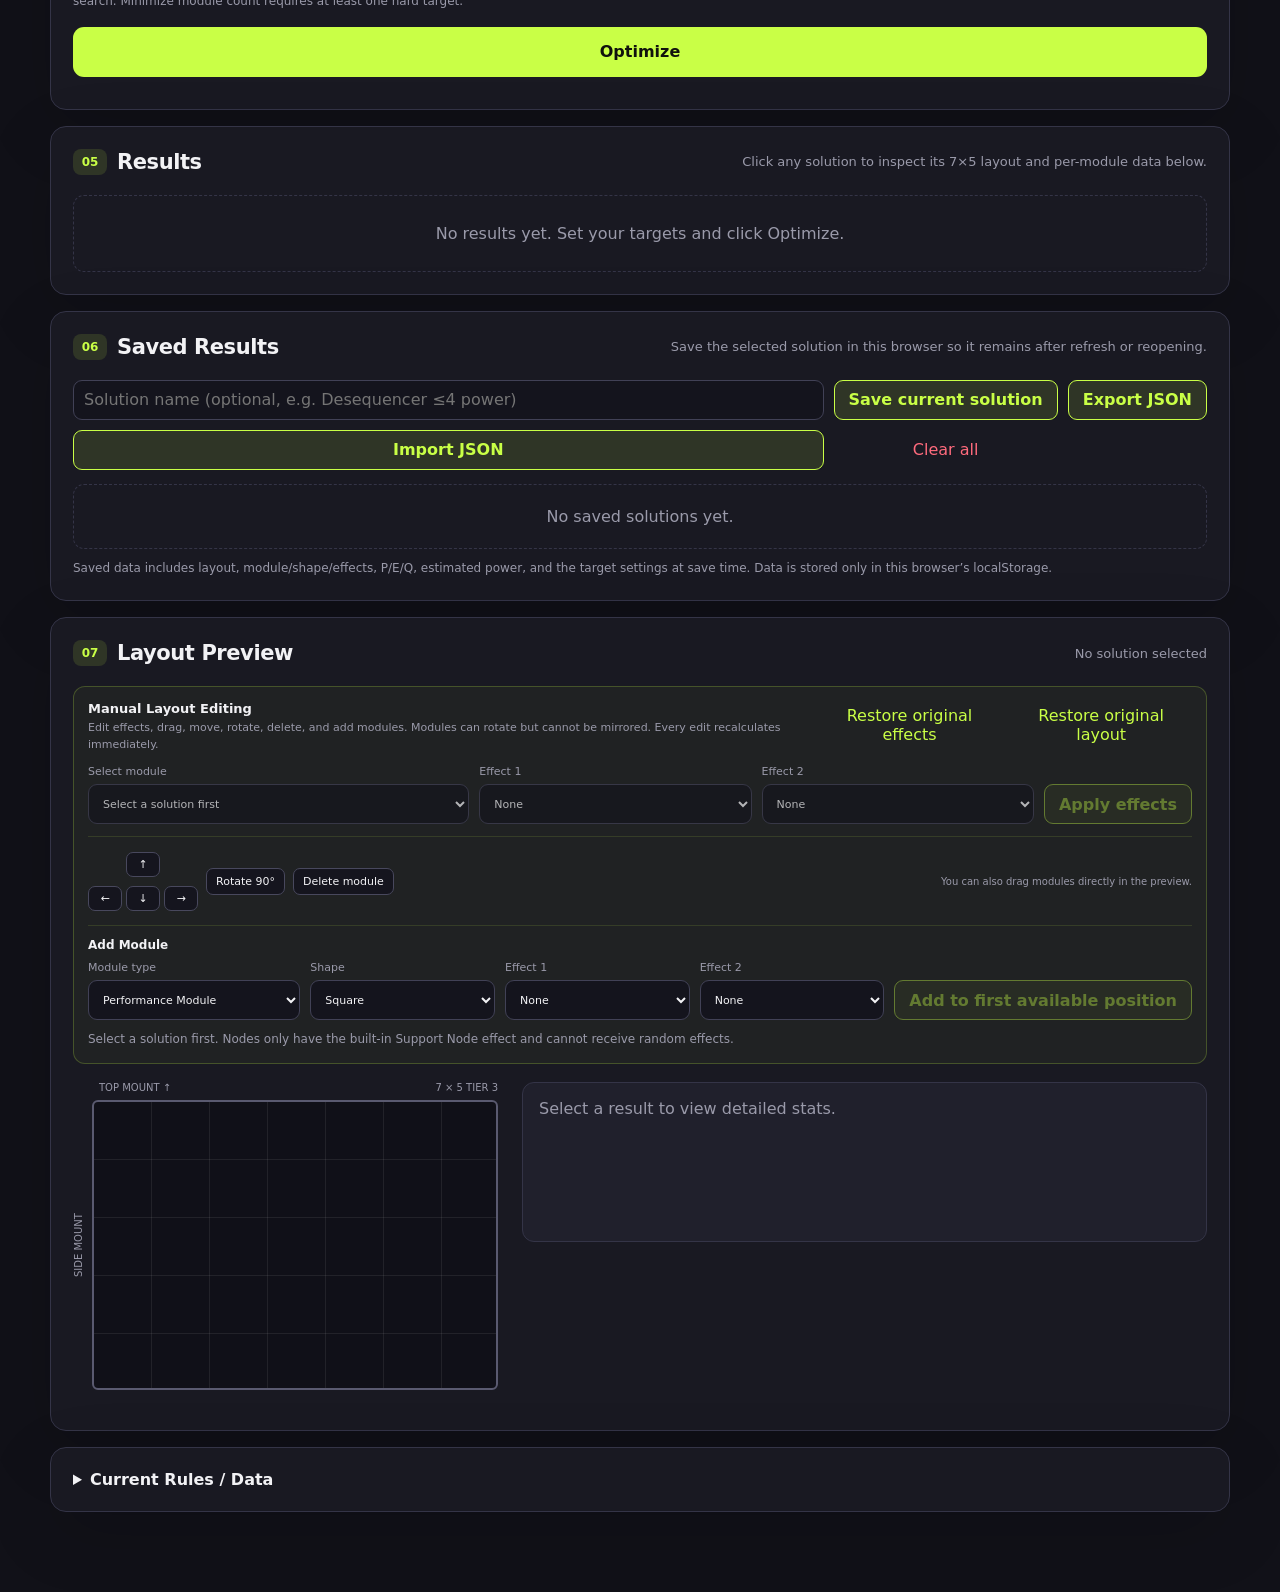
==== commit 2be2861d: "v1.3 — 同层扩大搜索 + 固定模组数精修" ====
--- a/index-en.html
+++ b/index-en.html
@@ -24,7 +24,7 @@
           Uses a fixed Tier 3 (7×5) module bay. Assumes every enabled normally obtainable module is available; inventory is not scanned.
         </p>
       </div>
-      <div class="hero-badge">v1.2</div>
+      <div class="hero-badge">v1.3</div>
     </header>
 
     <section class="panel">
@@ -175,7 +175,7 @@
       </label>
 
       <p class="microcopy">
-        With At-least or power hard targets, the optimizer automatically uses Beam Search, preserving multiple P/E/Q trade-off paths and enumerating legal placements.
+        With At-least or power hard targets, the optimizer first finds the minimum feasible module depth, then widens the search across alternative layouts at the same module count and runs fixed-count all-position replacement/reposition refinement.
         Compute budget expands the search frontier and candidate coverage; pure Maximize tasks still use multi-start stochastic search.
         Minimize module count requires at least one hard target.
       </p>
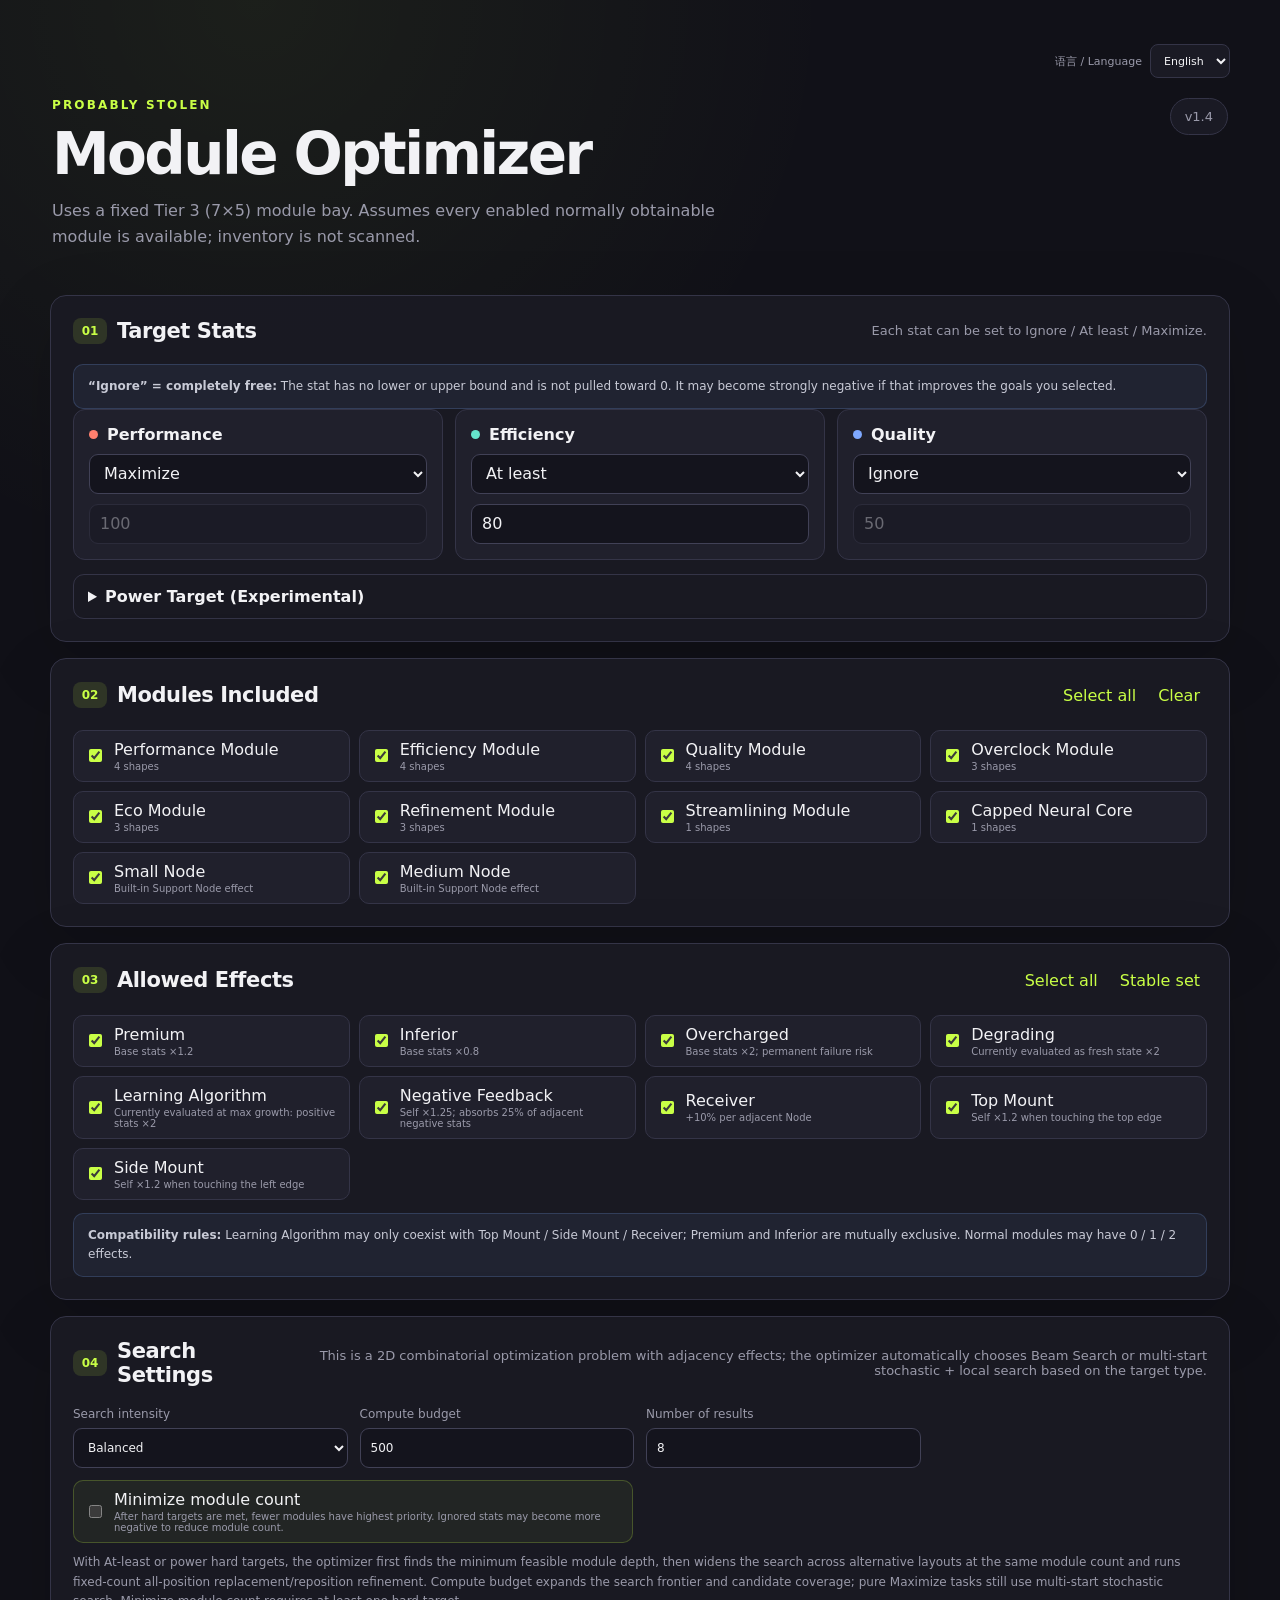
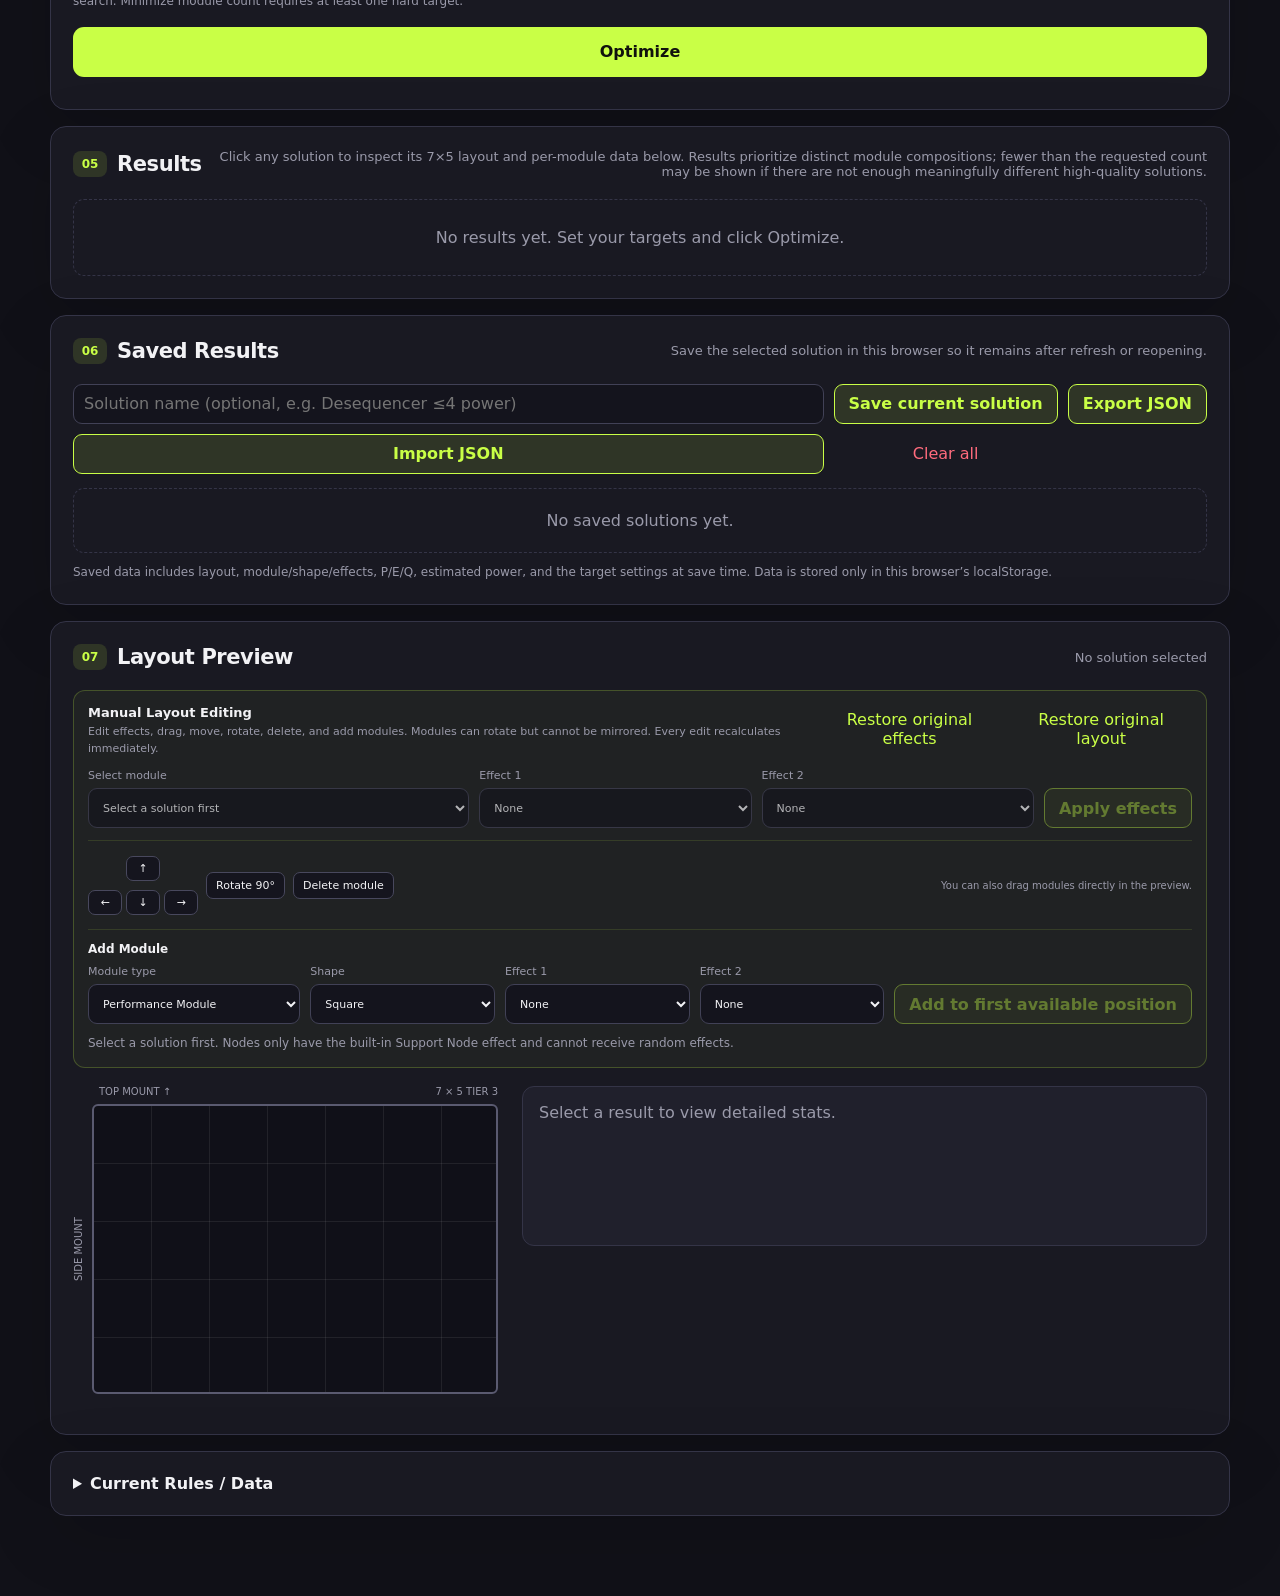
==== commit 97040b46: "更新算法" ====
--- a/index-en.html
+++ b/index-en.html
@@ -24,7 +24,7 @@
           Uses a fixed Tier 3 (7×5) module bay. Assumes every enabled normally obtainable module is available; inventory is not scanned.
         </p>
       </div>
-      <div class="hero-badge">v1.3</div>
+      <div class="hero-badge">v1.4</div>
     </header>
 
     <section class="panel">
@@ -200,7 +200,7 @@
           <span class="step">05</span>
           <h2>Results</h2>
         </div>
-        <p>Click any solution to inspect its 7×5 layout and per-module data below.</p>
+        <p>Click any solution to inspect its 7×5 layout and per-module data below. Results prioritize distinct module compositions; fewer than the requested count may be shown if there are not enough meaningfully different high-quality solutions.</p>
       </div>
       <div id="resultsList" class="results-list empty-state">
         No results yet. Set your targets and click Optimize.
